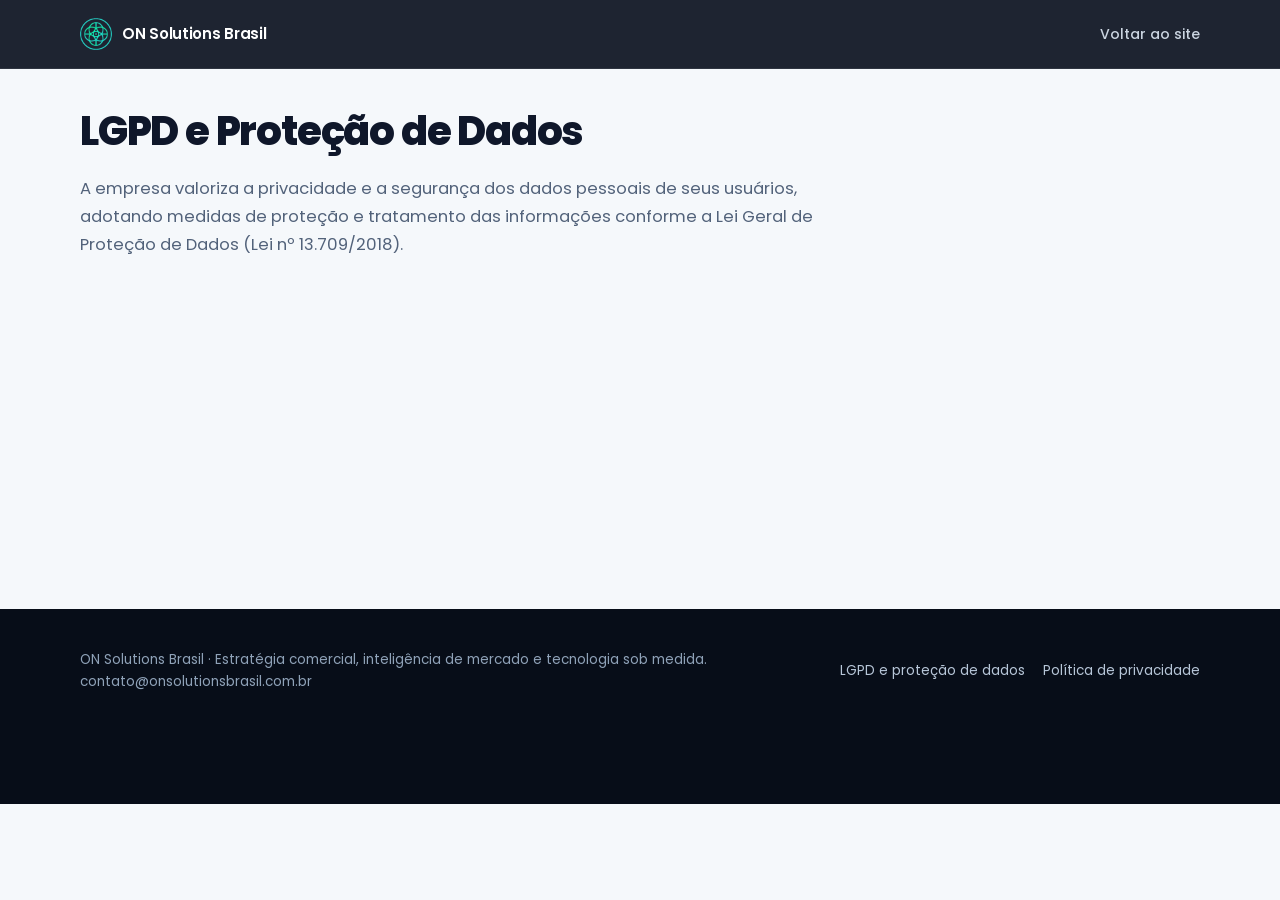
==== lgpd/index.html @ 6da020ae "feat(legal): add LGPD and privacy policy pages with admin editor - Add admin panel at /admin/ to edi" ====
<!DOCTYPE html>
<html lang="pt-BR">
<head>
<meta charset="UTF-8">
<meta name="viewport" content="width=device-width, initial-scale=1, viewport-fit=cover">
<meta name="theme-color" content="#0B1220">
<title>LGPD e Proteção de Dados | ON Solutions Brasil</title>
<link rel="icon" type="image/png" sizes="48x48" href="../assets/img/favicon.png">
<link rel="preconnect" href="https://fonts.googleapis.com">
<link rel="preconnect" href="https://fonts.gstatic.com" crossorigin>
<link href="https://fonts.googleapis.com/css2?family=Poppins:wght@400;500;600;700;800&display=swap" rel="stylesheet">
<link rel="stylesheet" href="../css/styles.css">
</head>
<body class="legal-page">
<header class="top"><div class="w top-in">
  <a class="brand" href="../" style="text-decoration:none"><img src="../assets/img/on-logo.png" alt="ON Solutions Brasil" width="32" height="32"><span>ON Solutions<span class="br"> Brasil</span></span></a>
  <a class="legal-back" href="../">Voltar ao site</a>
</div></header>
<main class="w legal">
  <h1>LGPD e Proteção de Dados</h1>
  <div class="legal-body" data-legal="lgpd"></div>
</main>
<footer class="foot"><div class="w foot-in">
  <div>ON Solutions Brasil · Estratégia comercial, inteligência de mercado e tecnologia sob medida.<br>contato@onsolutionsbrasil.com.br</div>
  <div class="lk"><a href="../lgpd/">LGPD e proteção de dados</a><a href="../politica-de-privacidade/">Política de privacidade</a></div>
</div></footer>
<script src="../js/legal.js"></script>
</body>
</html>
---- css/styles.css ----
:root{--ink:#0B1220;--navy:#0F172A;--bg:#F5F8FB;--line:#E2E8F0;--text:#0F172A;--soft:#52627A;--mint:#5EEAD4;--teal:#0D9488;--tealD:#0F766E;--wa:#25D366;--waD:#1EBE5B;--font:"Poppins","Segoe UI",system-ui,-apple-system,sans-serif}
*,*::before,*::after{box-sizing:border-box}
html{scroll-behavior:smooth;-webkit-text-size-adjust:100%}
body{margin:0;font-family:var(--font);color:var(--text);background:var(--bg);line-height:1.55;font-size:16px;-webkit-font-smoothing:antialiased;overflow-x:hidden}
h1,h2,h3,p,ul{margin:0}
ul{padding:0;list-style:none}
a{color:inherit}
img{display:block;max-width:100%}
.w{width:min(1120px,100% - 32px);margin-inline:auto}
:focus-visible{outline:3px solid var(--teal);outline-offset:3px;border-radius:10px}
.top :focus-visible,.hero :focus-visible,.proof :focus-visible,.final :focus-visible,.sticky :focus-visible{outline-color:var(--mint)}
.top{position:sticky;top:0;z-index:50;background:rgba(11,18,32,.92);backdrop-filter:blur(12px);-webkit-backdrop-filter:blur(12px);border-bottom:1px solid rgba(255,255,255,.08)}
.top-in{display:flex;align-items:center;justify-content:space-between;height:60px;gap:12px}
.brand{display:flex;align-items:center;gap:10px;color:#fff;font-weight:600;font-size:15px;letter-spacing:-.02em;white-space:nowrap}
.brand img{width:32px;height:32px}
.top-r{display:flex;align-items:center;gap:18px}
.top-phone{display:none;color:#CBD5E1;font-weight:500;font-size:15px;text-decoration:none}
.top-phone:hover{color:var(--mint)}
.top-btn{display:inline-flex;align-items:center;gap:8px;background:var(--wa);color:#06240F;font-weight:700;font-size:14px;padding:10px 16px;border-radius:999px;text-decoration:none;white-space:nowrap}
.top-btn svg{width:18px;height:18px;fill:currentColor}
@media(max-width:400px){.brand .br{display:none}}
.hero{background:radial-gradient(90% 70% at 100% 0%,rgba(94,234,212,.22),transparent 60%),radial-gradient(80% 60% at 0% 100%,rgba(13,148,136,.32),transparent 62%),linear-gradient(165deg,#0B1220 0%,#0F2D3A 62%,#134E4A 100%);color:#fff;padding:26px 0 44px}
.hero-grid{display:grid;gap:26px}
.badge{display:inline-flex;align-items:center;gap:8px;font-size:13px;font-weight:600;color:var(--mint);background:rgba(94,234,212,.10);border:1px solid rgba(94,234,212,.30);padding:6px 12px;border-radius:999px}
.badge i{width:8px;height:8px;border-radius:50%;background:var(--mint);animation:ping 2s infinite}
@keyframes ping{0%{box-shadow:0 0 0 0 rgba(94,234,212,.6)}70%,100%{box-shadow:0 0 0 10px rgba(94,234,212,0)}}
.h{font-size:clamp(29px,8.4vw,54px);line-height:1.05;font-weight:800;letter-spacing:-.04em;margin-top:16px}
.h mark{background:none;color:var(--mint)}
.sub{margin-top:14px;font-size:clamp(17px,4.5vw,20px);line-height:1.45;color:#CBD7E4;max-width:560px}
.points{display:none}
.cta{position:relative;display:flex;align-items:center;justify-content:center;gap:12px;width:100%;min-height:62px;padding:16px 22px;border-radius:18px;background:var(--wa);color:#06240F;font-family:inherit;font-weight:700;font-size:18px;line-height:1.2;text-decoration:none;text-align:center;box-shadow:0 14px 34px -10px rgba(37,211,102,.65),inset 0 -3px 0 rgba(0,0,0,.12);overflow:hidden;transition:transform .15s,background .15s;-webkit-tap-highlight-color:transparent}
.cta:hover{background:var(--waD)}
.cta:active{transform:translateY(1px) scale(.99)}
.cta svg{width:26px;height:26px;flex:none;fill:currentColor}
.cta .arr{width:22px;height:22px;fill:none;stroke:currentColor;stroke-width:2.6;stroke-linecap:round;stroke-linejoin:round}
.cta::after{content:"";position:absolute;inset:0;background:linear-gradient(110deg,transparent 30%,rgba(255,255,255,.45) 50%,transparent 70%);transform:translateX(-120%);animation:shine 3.4s ease-in-out infinite;pointer-events:none}
@keyframes shine{0%,55%{transform:translateX(-120%)}100%{transform:translateX(120%)}}
.trust{display:flex;flex-wrap:wrap;gap:8px 16px;margin-top:16px;font-size:13.5px;color:#B7C6D8}
.trust span{display:inline-flex;align-items:center;gap:7px}
.trust span::before,.points li::before,.offer li::before{content:"";flex:none;width:16px;height:16px;border-radius:50%;background:var(--mint) url("data:image/svg+xml,%3Csvg xmlns='http://www.w3.org/2000/svg' viewBox='0 0 24 24' fill='none' stroke='%230B1220' stroke-width='4' stroke-linecap='round' stroke-linejoin='round'%3E%3Cpath d='M5 12.5l4.5 4.5L19 7.5'/%3E%3C/svg%3E") center/10px no-repeat}
.chat{display:block;text-decoration:none;color:#fff;background:rgba(255,255,255,.06);border:1px solid rgba(255,255,255,.14);border-radius:24px;padding:14px;backdrop-filter:blur(8px);-webkit-backdrop-filter:blur(8px)}
.chat-head{display:flex;align-items:center;gap:10px;padding:4px 6px 12px;border-bottom:1px solid rgba(255,255,255,.10)}
.chat-head img{width:38px;height:38px;border-radius:50%;background:#0B1220;padding:4px}
.chat-head b{display:block;font-size:15px;line-height:1.2}
.chat-head small{font-size:12px;color:#9FB2C7}
.chat-body{padding:16px 4px 4px;display:flex;flex-direction:column;gap:12px}
.bubble{align-self:flex-end;max-width:92%;background:#005C4B;color:#E9FFF7;border-radius:16px 16px 4px 16px;padding:12px 14px;font-size:15px;line-height:1.45;box-shadow:0 8px 18px -10px rgba(0,0,0,.6)}
.chat-hint{font-size:12.5px;color:#9FB2C7;text-align:center}
.sec{padding:52px 0}
.sec-w{background:#fff}
.eyebrow{font-size:13px;font-weight:700;color:var(--tealD);letter-spacing:.02em}
.t2{font-size:clamp(26px,6.8vw,40px);line-height:1.1;font-weight:800;letter-spacing:-.035em;margin-top:8px}
.lead2{margin-top:12px;color:var(--soft);font-size:16.5px;max-width:620px}
.pains{display:grid;gap:12px;margin-top:24px}
.pain{display:flex;align-items:center;gap:14px;width:100%;min-height:68px;padding:14px 16px;border-radius:18px;background:#fff;border:1.5px solid var(--line);font-family:inherit;font-weight:600;font-size:17px;line-height:1.3;letter-spacing:-.01em;color:inherit;text-align:left;cursor:pointer;transition:border-color .15s,background .15s,transform .15s;-webkit-tap-highlight-color:transparent}
.pain:hover{border-color:#9DDBB8}
.pain:active{transform:scale(.99)}
.pain .qt{flex:1}
.pain .ck{flex:none;width:30px;height:30px;border-radius:50%;border:2px solid #C5D0DD;display:grid;place-items:center;transition:background .15s,border-color .15s}
.pain .ck svg{width:16px;height:16px;fill:none;stroke:#fff;stroke-width:3.4;stroke-linecap:round;stroke-linejoin:round;opacity:0}
.pain[aria-pressed=true]{border-color:var(--wa);background:#F0FFF6}
.pain[aria-pressed=true] .ck{background:var(--wa);border-color:var(--wa)}
.pain[aria-pressed=true] .ck svg{opacity:1}
.pains-hint{margin-top:14px;font-size:14px;color:var(--soft);text-align:center;min-height:21px}
.bens{display:grid;gap:14px;margin-top:26px}
.ben{background:var(--bg);border:1px solid var(--line);border-radius:20px;padding:20px}
.bi{width:46px;height:46px;border-radius:14px;background:linear-gradient(135deg,#0F2D3A,#134E4A);display:grid;place-items:center;margin-bottom:14px}
.bi svg{width:24px;height:24px;stroke:var(--mint);fill:none;stroke-width:2;stroke-linecap:round;stroke-linejoin:round}
.ben h3{font-size:18px;font-weight:700;letter-spacing:-.02em;line-height:1.25}
.ben p{margin-top:6px;color:var(--soft);font-size:15px}
.proof{background:#0B1220;color:#fff}
.proof .eyebrow{color:var(--mint)}
.stats{display:grid;grid-template-columns:1fr 1fr;gap:12px;margin-top:22px}
.stat{background:rgba(255,255,255,.06);border:1px solid rgba(255,255,255,.12);border-radius:18px;padding:16px}
.stat b{display:block;font-size:34px;font-weight:800;letter-spacing:-.04em;line-height:1;color:var(--mint)}
.stat span{display:block;margin-top:6px;font-size:13px;color:#B7C6D8}
.stat.wide{grid-column:1/-1}
.stat.wide b{font-size:26px}
.marq{margin-top:22px;overflow-x:auto;scrollbar-width:none;-webkit-mask-image:linear-gradient(90deg,transparent,#000 8%,#000 92%,transparent);mask-image:linear-gradient(90deg,transparent,#000 8%,#000 92%,transparent)}
.marq::-webkit-scrollbar{display:none}
.marq.is-looping{overflow:hidden}
.track{display:flex;width:max-content}
.marq.is-looping .track{animation:mq var(--dur,40s) linear infinite;will-change:transform}
.marq.is-looping.is-paused .track{animation-play-state:paused}
@keyframes mq{to{transform:translateX(-50%)}}
.chip{flex:none;width:168px;height:64px;margin-right:12px;background:#fff;border-radius:14px;display:flex;align-items:center;justify-content:center;padding:10px 16px}
.chip img{max-width:136px;max-height:42px;width:auto;height:auto;object-fit:contain}
.chip .wm{font-weight:700;font-size:17px;letter-spacing:-.03em;color:#0F172A;text-align:center;line-height:1.15}
.steps2{display:grid;gap:12px;margin-top:24px}
.st{display:flex;gap:16px;align-items:flex-start;background:#fff;border:1px solid var(--line);border-radius:20px;padding:18px}
.st .n{flex:none;width:44px;height:44px;border-radius:14px;background:var(--navy);color:var(--mint);font-weight:800;font-size:20px;display:grid;place-items:center}
.st b{display:block;font-size:17px;line-height:1.3}
.st p{color:var(--soft);font-size:15px;margin-top:2px}
.offer{background:linear-gradient(160deg,#0F2D3A,#134E4A);border-radius:26px;color:#fff;padding:26px 22px}
.offer .t2{margin-top:6px}
.offer ul{display:grid;gap:12px;margin:18px 0 24px}
.offer li{display:flex;gap:12px;align-items:flex-start;font-size:16.5px;line-height:1.4}
.offer li::before{margin-top:2px;width:20px;height:20px;background-size:12px}
.faq{display:grid;gap:10px;margin-top:22px}
details{background:#fff;border:1px solid var(--line);border-radius:16px}
summary{cursor:pointer;list-style:none;padding:18px;font-weight:600;font-size:16.5px;display:flex;justify-content:space-between;gap:12px;align-items:center;min-height:58px;-webkit-tap-highlight-color:transparent}
summary::-webkit-details-marker{display:none}
summary::after{content:"+";font-size:26px;line-height:1;color:var(--tealD);flex:none}
details[open] summary::after{content:"\2013"}
details p{padding:0 18px 18px;color:var(--soft);font-size:15.5px}
.final{background:radial-gradient(90% 80% at 50% 0%,rgba(94,234,212,.18),transparent 60%),#0B1220;color:#fff;text-align:center;padding:58px 0 64px}
.final .h2{font-size:clamp(28px,7.4vw,44px);font-weight:800;letter-spacing:-.04em;line-height:1.08}
.final p.lead3{color:#C0CEDC;margin:14px auto 26px;max-width:520px;font-size:16.5px}
.note{margin-top:14px;font-size:13.5px;color:#93A7BD}
.foot{background:#070D18;color:#8FA2B8;padding:28px 0 calc(28px + 84px);font-size:13.5px}
.foot-in{display:grid;gap:14px}
.foot a{color:#B7C6D8;text-decoration:none}
.foot a:hover{text-decoration:underline}
.foot .lk{display:flex;flex-wrap:wrap;gap:6px 18px}
.sticky{position:fixed;left:0;right:0;bottom:0;z-index:60;padding:10px 14px calc(10px + env(safe-area-inset-bottom));background:rgba(11,18,32,.94);backdrop-filter:blur(12px);-webkit-backdrop-filter:blur(12px);border-top:1px solid rgba(255,255,255,.10);animation:up .5s .5s both}
@keyframes up{from{transform:translateY(110%)}to{transform:none}}
.sticky .cta{min-height:58px;font-size:17px;max-width:520px;margin-inline:auto;box-shadow:0 10px 26px -10px rgba(37,211,102,.6),inset 0 -3px 0 rgba(0,0,0,.12)}
.idx{display:grid;gap:12px;margin-top:22px}
.idx a{display:block;background:#fff;border:1px solid var(--line);border-radius:16px;padding:16px;text-decoration:none}
.idx b{display:block;font-size:17px}
.idx span{display:block;color:var(--soft);font-size:14.5px;margin-top:2px}
.idx code{display:block;margin-top:8px;font-size:12.5px;background:var(--bg);padding:6px 8px;border-radius:8px;word-break:break-all;color:#334155}
@media(max-width:430px){.cta .arr{display:none}.cta{padding:16px 16px;font-size:17px;gap:10px}}
@media(max-width:380px){.cta,.sticky .cta{font-size:16px;gap:10px;padding:14px 14px}}
@media(max-width:340px){.cta,.sticky .cta{font-size:14.5px;gap:8px;padding:14px 10px}.cta svg{width:22px;height:22px}}
@media(min-width:860px){.top-in{height:68px}.top-phone{display:block}.hero{padding:64px 0 88px}.hero-grid{grid-template-columns:1.1fr .9fr;align-items:center;gap:56px}.points{display:grid;gap:10px;margin-top:20px;font-size:16.5px;color:#E2E8F0}.points li{display:flex;gap:10px;align-items:center}.sec{padding:84px 0}.pains{grid-template-columns:1fr 1fr}.bens{grid-template-columns:repeat(4,1fr)}.steps2{grid-template-columns:repeat(3,1fr)}.stats{grid-template-columns:repeat(3,1fr)}.stat.wide{grid-column:auto}.offer{padding:44px 48px;display:grid;grid-template-columns:1.2fr 1fr;gap:32px;align-items:center}.offer ul{margin:0}.foot-in{grid-template-columns:1fr auto;align-items:center}.faq{max-width:820px}}
.w{width:min(1120px,100% - 40px)}
body{line-height:1.6}
.top{transition:transform .3s ease}
.top.hide{transform:translateY(-100%)}
.hero{padding:40px 0 64px}
.hero-grid{gap:40px}
.h{margin-top:22px;line-height:1.08}
.badge{padding:7px 14px}
.sub{margin-top:22px;line-height:1.6}
.trust{margin-top:30px;gap:12px 20px}
.chat{padding:20px;border-radius:28px}
.chat-head{padding:4px 6px 16px}
.chat-body{padding:22px 4px 6px;gap:16px}
.bubble{padding:15px 17px}
.sec{padding:76px 0}
.t2{margin-top:14px;line-height:1.14}
.lead2{margin-top:18px;line-height:1.65;max-width:600px}
.pains{margin-top:36px;gap:16px}
.pain{min-height:80px;padding:18px 20px;line-height:1.4}
.pains-hint{margin-top:22px}
.bens{margin-top:40px;gap:20px}
.ben{padding:28px 26px;border-radius:22px}
.bi{margin-bottom:20px}
.ben p{margin-top:10px;line-height:1.6}
.stats{margin-top:34px;gap:16px}
.stat{padding:22px}
.marq{margin-top:36px}
.chip{width:176px;height:70px;margin-right:16px}
.steps2{margin-top:34px;gap:16px}
.st{padding:24px 22px;gap:18px;border-radius:22px}
.st p{margin-top:6px;line-height:1.6}
.offer{padding:34px 26px;border-radius:28px}
.offer .t2{margin-top:10px}
.offer ul{gap:16px;margin:24px 0 0}
.faq{margin-top:34px;gap:14px}
summary{padding:22px}
details p{padding:0 22px 22px;line-height:1.7}
.final{padding:84px 0 92px}
.final p.lead3{margin:20px auto 0;line-height:1.65}
.note{margin-top:18px}
.foot{padding-top:40px}
.idx{gap:18px;margin-top:32px}
.idx a{padding:22px}
@media(max-width:380px){.w{width:min(1120px,100% - 32px)}}
@media(min-width:860px){.w{width:min(1120px,100% - 64px)}.hero{padding:96px 0 120px}.hero-grid{gap:80px}.sec{padding:120px 0}.lead2{font-size:17.5px}.pains{gap:20px}.bens{gap:24px}.steps2{gap:20px}.offer{padding:52px 56px;gap:48px}.final{padding:112px 0 120px}}
#duvidas .eyebrow,#duvidas .t2{text-align:center}
#duvidas .faq{margin-left:auto;margin-right:auto}
@media(prefers-reduced-motion:reduce){*{animation:none!important;transition:none!important}html{scroll-behavior:auto}}

/* Páginas legais e editor */
.legal-page{background:var(--bg)}
.legal-back{color:#CBD5E1;font-size:14px;font-weight:500;text-decoration:none}
.legal-back:hover{color:var(--mint)}
.legal{padding:40px 0 56px;min-height:60vh}
.legal h1{font-size:clamp(26px,6vw,40px);font-weight:800;letter-spacing:-.03em;line-height:1.1;margin-bottom:22px}
.legal-body p{color:var(--soft);font-size:16.5px;line-height:1.7;margin-bottom:16px;max-width:760px}
.legal-note{color:var(--soft);margin-bottom:18px}
.adm-tabs{display:flex;flex-wrap:wrap;gap:8px;margin-bottom:16px}
.adm-tab{font:inherit;font-weight:600;font-size:14px;padding:10px 16px;border-radius:999px;border:1px solid var(--line);background:#fff;color:var(--text);cursor:pointer}
.adm-tab[aria-selected=true]{background:var(--navy);color:#fff;border-color:var(--navy)}
.adm-label{display:block;font-weight:600;margin-bottom:8px}
.adm-text{width:100%;max-width:760px;font:inherit;font-size:15px;line-height:1.6;padding:14px;border:1px solid var(--line);border-radius:14px;background:#fff;color:var(--text);resize:vertical}
.adm-actions{display:flex;flex-wrap:wrap;gap:10px;margin-top:14px}
.adm-btn{font:inherit;font-weight:700;font-size:14px;padding:11px 18px;border-radius:999px;border:0;background:var(--teal);color:#fff;cursor:pointer;text-decoration:none}
.adm-btn.adm-sec{background:#fff;color:var(--text);border:1px solid var(--line)}
.adm-msg{margin-top:12px;color:var(--tealD);font-weight:600;min-height:1.5em}
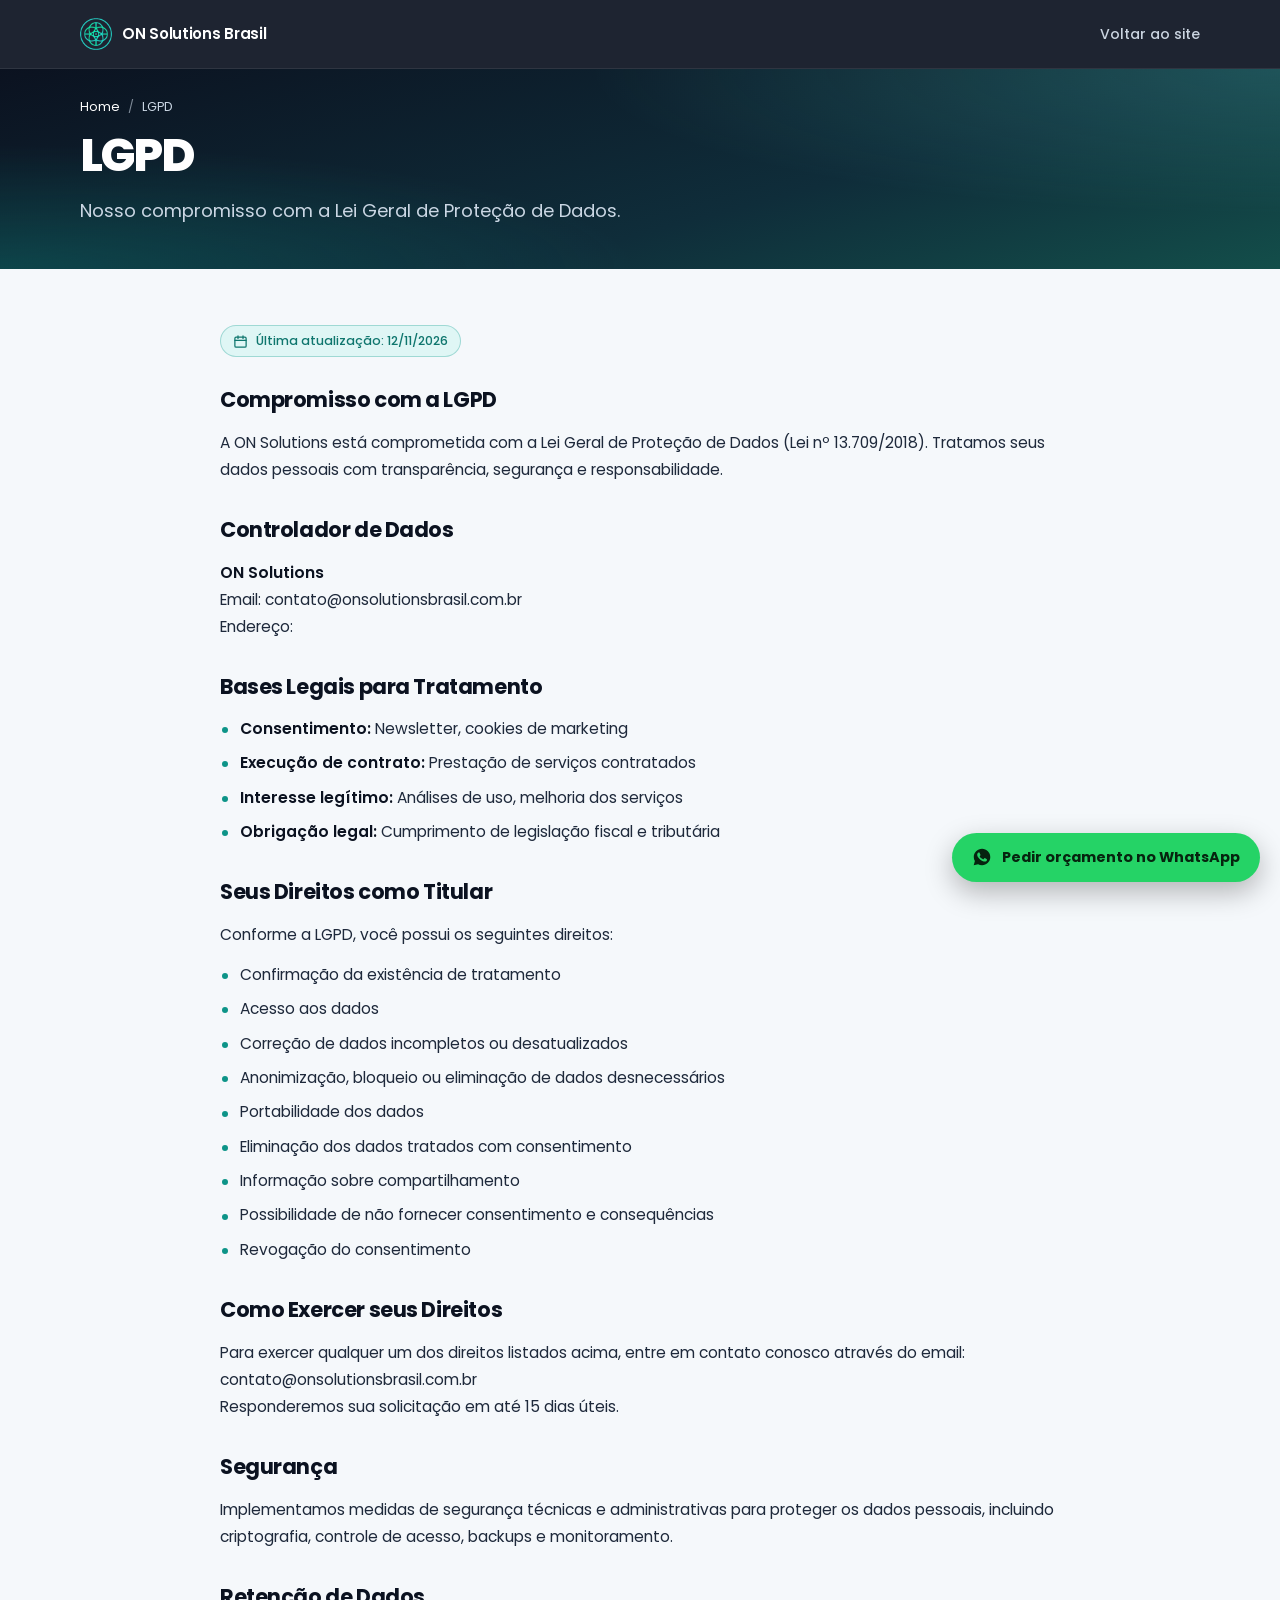
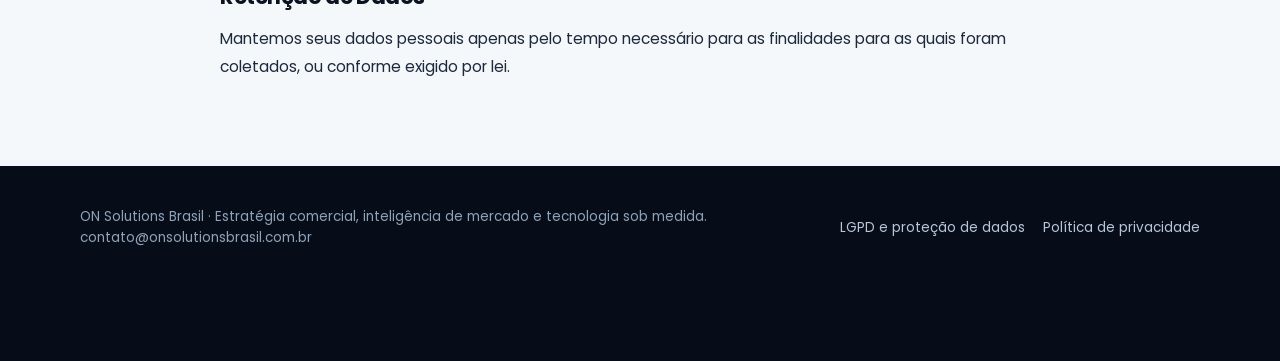
==== commit 7071b7e5: "feat(legal): enhance LGPD and privacy policy pages with improved styling and inline formatting - Add" ====
--- a/lgpd/index.html
+++ b/lgpd/index.html
@@ -4,7 +4,7 @@
 <meta charset="UTF-8">
 <meta name="viewport" content="width=device-width, initial-scale=1, viewport-fit=cover">
 <meta name="theme-color" content="#0B1220">
-<title>LGPD e Proteção de Dados | ON Solutions Brasil</title>
+<title>LGPD | ON Solutions Brasil</title>
 <link rel="icon" type="image/png" sizes="48x48" href="../assets/img/favicon.png">
 <link rel="preconnect" href="https://fonts.googleapis.com">
 <link rel="preconnect" href="https://fonts.gstatic.com" crossorigin>
@@ -16,14 +16,20 @@
   <a class="brand" href="../" style="text-decoration:none"><img src="../assets/img/on-logo.png" alt="ON Solutions Brasil" width="32" height="32"><span>ON Solutions<span class="br"> Brasil</span></span></a>
   <a class="legal-back" href="../">Voltar ao site</a>
 </div></header>
-<main class="w legal">
-  <h1>LGPD e Proteção de Dados</h1>
+<section class="legal-hero"><div class="w">
+  <nav class="crumbs" aria-label="Você está em"><a href="../">Home</a><span aria-hidden="true">/</span><span aria-current="page">LGPD</span></nav>
+  <h1>LGPD</h1>
+  <p>Nosso compromisso com a Lei Geral de Proteção de Dados.</p>
+</div></section>
+<main class="legal"><div class="legal-col">
   <div class="legal-body" data-legal="lgpd"></div>
-</main>
+</div></main>
 <footer class="foot"><div class="w foot-in">
   <div>ON Solutions Brasil · Estratégia comercial, inteligência de mercado e tecnologia sob medida.<br>contato@onsolutionsbrasil.com.br</div>
   <div class="lk"><a href="../lgpd/">LGPD e proteção de dados</a><a href="../politica-de-privacidade/">Política de privacidade</a></div>
 </div></footer>
+<a class="wa-float" data-wa="Olá, vim do site e gostaria de saber mais sobre os serviços da ON Solutions." data-pos="flutuante-legal" href="#"><svg viewBox="0 0 24 24" aria-hidden="true"><path d="M12.04 2C6.58 2 2.13 6.45 2.13 11.91c0 1.75.46 3.45 1.32 4.95L2.05 22l5.25-1.38a9.9 9.9 0 0 0 4.74 1.21c5.46 0 9.91-4.45 9.91-9.91S17.5 2 12.04 2Zm5.8 14.1c-.25.69-1.45 1.32-2 1.37-.5.05-1.13.07-1.82-.11-.42-.13-.96-.31-1.65-.6-2.9-1.25-4.8-4.17-4.95-4.36-.14-.19-1.18-1.57-1.18-3s.75-2.13 1.02-2.42c.26-.29.57-.36.76-.36h.55c.18 0 .42-.07.65.5.25.58.83 2 .9 2.15.07.14.12.31.02.5-.09.19-.14.31-.28.48-.14.17-.3.37-.43.5-.14.14-.29.29-.12.58.17.29.74 1.22 1.59 1.97 1.09.97 2.01 1.27 2.3 1.41.29.14.46.12.63-.07.17-.19.72-.84.91-1.13.19-.29.38-.24.65-.14.26.1 1.67.79 1.96.93.29.14.48.22.55.34.07.12.07.7-.18 1.39Z"/></svg><span>Pedir orçamento no WhatsApp</span></a>
+<script src="../js/main.js"></script>
 <script src="../js/legal.js"></script>
 </body>
 </html>
--- a/css/styles.css
+++ b/css/styles.css
@@ -190,3 +190,30 @@
 .adm-btn{font:inherit;font-weight:700;font-size:14px;padding:11px 18px;border-radius:999px;border:0;background:var(--teal);color:#fff;cursor:pointer;text-decoration:none}
 .adm-btn.adm-sec{background:#fff;color:var(--text);border:1px solid var(--line)}
 .adm-msg{margin-top:12px;color:var(--tealD);font-weight:600;min-height:1.5em}
+.legal-body h2{font-size:clamp(18px,4vw,22px);font-weight:700;letter-spacing:-.02em;margin:28px 0 10px;color:var(--text)}
+.legal-body ul{list-style:disc;padding-left:22px;margin:0 0 16px;max-width:760px}
+.legal-body li{color:var(--soft);font-size:16.5px;line-height:1.7;margin-bottom:4px}
+
+/* Layout das telas legais (hero escuro + coluna de leitura) */
+.legal-hero{background:radial-gradient(90% 120% at 100% 0%,rgba(94,234,212,.20),transparent 60%),radial-gradient(80% 100% at 0% 100%,rgba(13,148,136,.30),transparent 62%),linear-gradient(165deg,#0B1220 0%,#0F2D3A 62%,#134E4A 100%);color:#fff;padding:28px 0 44px}
+.crumbs{display:flex;gap:8px;align-items:center;font-size:12.5px;color:#CBD7E4;margin-bottom:14px}
+.crumbs a{color:#fff;text-decoration:none}
+.crumbs a:hover{text-decoration:underline}
+.crumbs span[aria-hidden]{opacity:.6}
+.legal-hero h1{font-size:clamp(30px,6vw,46px);font-weight:800;letter-spacing:-.04em;line-height:1.08;margin:0}
+.legal-hero p{margin-top:16px;font-size:clamp(16px,2.4vw,18px);color:#CBD7E4;max-width:640px}
+main.legal{padding:56px 0 72px;min-height:0;width:auto;margin:0}
+.legal-col{width:min(840px,100% - 40px);margin-inline:auto}
+.legal-badge{display:inline-flex;align-items:center;gap:8px;font-size:12.5px;font-weight:500;color:var(--tealD);background:rgba(94,234,212,.14);border:1px solid rgba(13,148,136,.30);padding:5px 12px;border-radius:999px;margin-bottom:26px}
+.legal-badge svg{width:15px;height:15px;fill:none;stroke:currentColor;stroke-width:2;stroke-linecap:round;stroke-linejoin:round}
+.legal-body h2{font-size:clamp(18px,3.4vw,21px);font-weight:700;letter-spacing:-.02em;margin:30px 0 12px;color:var(--ink)}
+.legal-body > h2:first-of-type{margin-top:0}
+.legal-body p{color:#1E293B;font-size:15.5px;line-height:1.75;margin:0 0 14px;max-width:none}
+.legal-body strong{color:var(--ink);font-weight:600}
+.legal-body ul{list-style:none;padding:0;margin:0 0 16px;max-width:none}
+.legal-body li{position:relative;padding-left:20px;color:#1E293B;font-size:15.5px;line-height:1.7;margin-bottom:8px}
+.legal-body li::before{content:"";position:absolute;left:2px;top:.72em;width:6px;height:6px;border-radius:50%;background:var(--teal)}
+.wa-float{position:fixed;right:20px;bottom:calc(18px + env(safe-area-inset-bottom));z-index:60;display:inline-flex;align-items:center;gap:10px;background:var(--wa);color:#06240F;font-weight:700;font-size:14.5px;padding:13px 20px;border-radius:999px;text-decoration:none;box-shadow:0 10px 28px rgba(0,0,0,.28)}
+.wa-float:hover{background:var(--waD)}
+.wa-float svg{width:20px;height:20px;fill:currentColor;flex:none}
+@media(max-width:560px){.wa-float{left:14px;right:14px;justify-content:center}.legal-hero{padding:22px 0 34px}main.legal{padding:36px 0 96px}}
